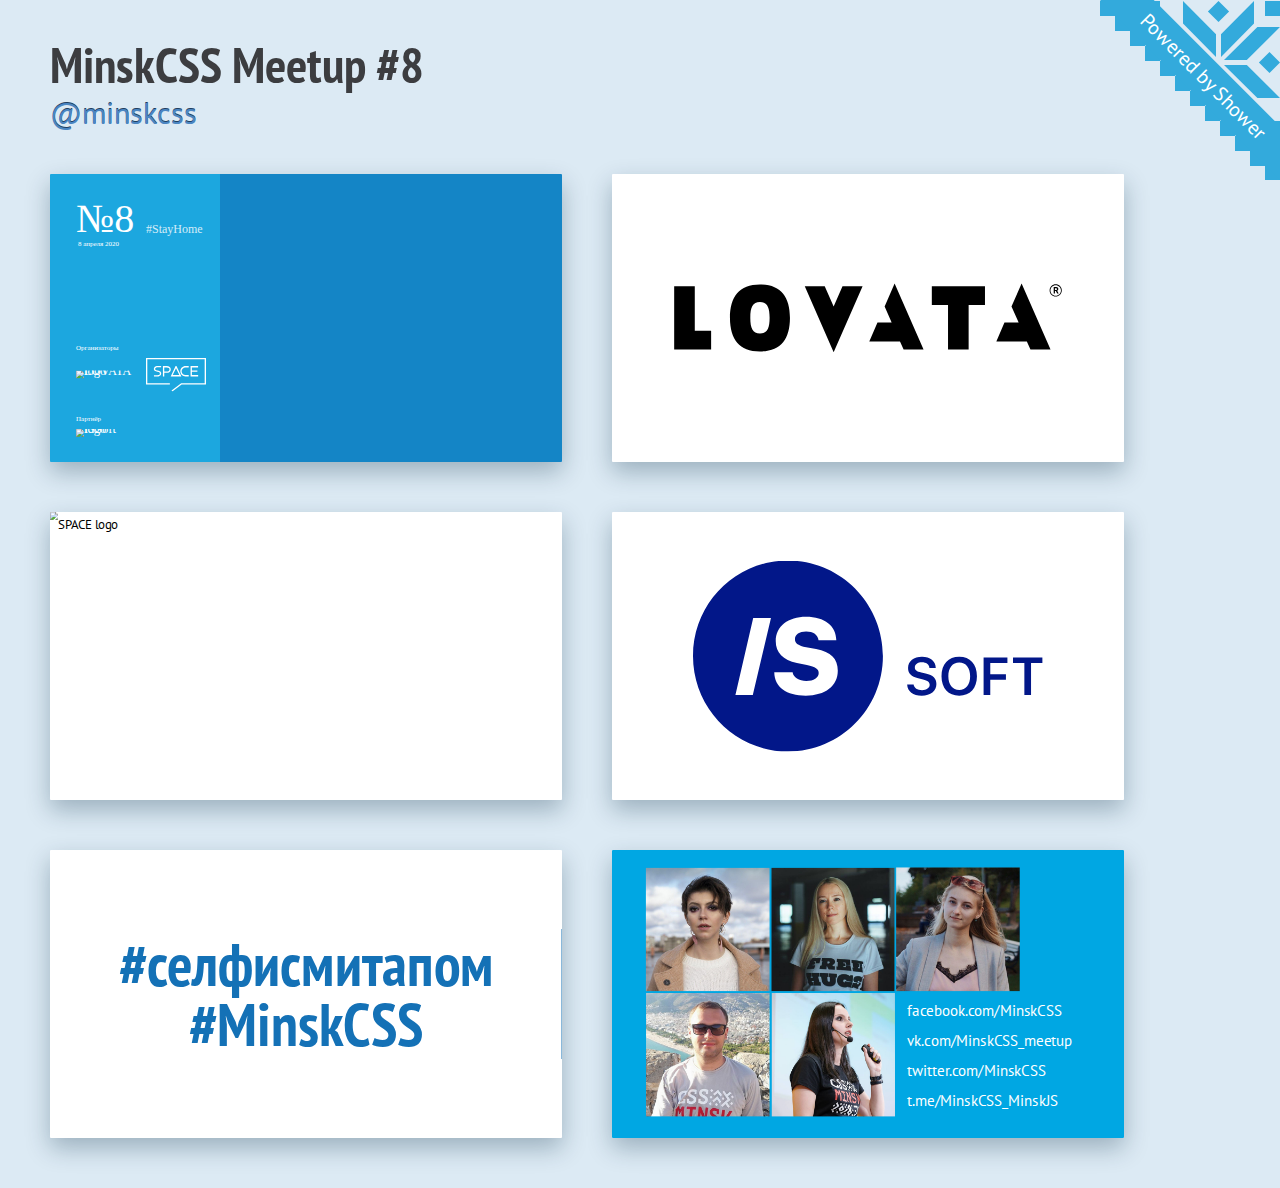
==== closing.html @ 3a967097 "Update slides for MinskCSS #8" ====
<!DOCTYPE html>
<html lang="en">

<head>
	<title>MinskCSS Meetup #8 — Opening</title>
	<meta charset="utf-8">
	<meta http-equiv="x-ua-compatible" content="ie=edge">
	<meta name="viewport" content="width=device-width, initial-scale=1">
	<link rel="stylesheet" href="shower/themes/minsk-css/styles/screen-16x9.css">
	<link rel="stylesheet" href="style.css">
	<link rel="stylesheet" href="assets/animate.css">
	<link rel="stylesheet" href="assets/fonts.css">
	<style>
		.animated {
			animation-play-state: paused;
		}
		.slide.active .animated {
			animation-play-state: running;
		}
		.animation-delay-100 {
			animation-delay: 100ms;
		}
		.animation-delay-500 {
			animation-delay: 500ms;
		}
		.animation-delay-1000 {
			animation-delay: 1000ms;
		}
		.animation-delay-1500 {
			animation-delay: 1500ms;
		}
	</style>
</head>

<body class="shower list">

	<header class="caption">
		<h1>MinskCSS Meetup #8</h1>
		<p>
			<a href="https://twitter.com/MinskCSS">@minskcss</a>
		</p>
	</header>
	
	<section class="slide clear" id="cover" style="background-image: linear-gradient(to right, #1CA7DF 0, #1CA7DF 33.3%, #1485C6 33.3%);">
		<style>
			.sidebar {
				height: 100%;
				width: 53vh;
				padding-left: 52px;
				position: absolute;
				top: 0;
				left: 0;
				display: flex;
				flex-direction: column;
				justify-content: space-between;
				font-family: 'Roboto';
				color: white;
			}
			.sidebar_meetup-number {
				margin-top: 49px;
				display: block;
				font-size: 80px;
				line-height: 80px;
			}
			.sidebar_meetup-date {
				margin-top: 4px;
				margin-left: 4px;
				display: block;
				font-size: 14px;
				line-height: 14px;
			}
			.sidebar_partners {
				margin-bottom: 50px;

			}
			.sidebar_meetup-heading {
				font-size: 14px;
				margin-top: 40px;
				margin-bottom: 7px;
			}
			.slide ul.sidebar_meetup-list {
				margin-bottom: 0;
				display: flex;
			}
			.slide ul > .sidebar_meetup-list-item::before {
				padding-right: 0;
				content: '';
				width: auto;
			}
			.slide ul > .sidebar_meetup-list-item {
				opacity: 1;
				text-indent: 0;
				line-height: 0;
				margin-right: 20px;
				display: flex;
				align-items: center;
			}
			.sidebar_meetup-list-image {
				display: block;
			}
		</style>
		<img src="pictures/cover.png" alt="" class="cover place top">
		<div class="sidebar">
			<div class="sidebar_info" style="position: relative;">
				<span class="sidebar_meetup-number">№8</span>
				<time datetime="2019-12-12" class="sidebar_meetup-date">8 апреля 2020</time>
				<span style="opacity: 0.8; position: absolute; bottom: 13px;
				left: 140px; font-size: 24px;">#StayHome</span>
			</div>
			<div class="sidebar_partners">
				<h3 class="sidebar_meetup-heading">Организаторы</h3>
				<ul class="sidebar_meetup-list">
					<li class="sidebar_meetup-list-item">
						<img class="sidebar_meetup-list-image" src="pictures/lovata-logo-small.svg" width="120px" alt="LOVATA logo">
					</li>
					<li class="sidebar_meetup-list-item">
						<img class="sidebar_meetup-list-image" src="pictures/space.svg" width="120px" alt="SPACE logo">
					</li>
				</ul>
				<h3 class="sidebar_meetup-heading">Партнёр</h3>
				<ul class="sidebar_meetup-list">
					<li class="sidebar_meetup-list-item">
						<img class="sidebar_meetup-list-image" src="pictures/issoft-logo-small.svg" width="120px" alt="ISSoft logo">
					</li>
				</ul>
			</div>
		</div>
	</section>

	<section class="slide clear">
		<img src="pictures/lovata.svg" class="place" alt="LOVATA logo" width="900">
	</section>

	<section class="slide clear">
		<img src="./pictures/space.jpg" class="cover width place top" alt="SPACE logo">
		<img src="pictures/space.svg" width="55%" class="place">
	</section>

	<section class="slide clear">
		<img src="pictures/issoft.svg" class="place" alt="ISSoft" width="700" alt="ISSoft logo">
	</section>

	<section class="slide clear">
		<h2 class="shout shrink" style="background: none; color:#1471b6;">#селфисмитапом #MinskCSS</h2>
	</section>

    <style>
        .slide ul > li::before {
            content: none;
        }
    </style>
    
    <section class="slide clear">
        <ul style="font-size: 1.2em; color: white; padding-top: 215px; padding-left: 550px;">
			<li>facebook.com/MinskCSS</li>
			<li>vk.com/MinskCSS_meetup</li>
			<li>twitter.com/MinskCSS</li>
			<li>t.me/MinskCSS_MinskJS</li>
		</ul>
		<img src="pictures/team.png" class="cover width place top" alt="team">
	</section>

	<footer class="badge">
		<a href="https://github.com/shower/shower">Powered by Shower</a>
	</footer>

	<div class="progress"></div>

	<script src="shower/shower.min.js"></script>

</body>

</html>
---- shower/themes/minsk-css/styles/screen-16x9.css ----
/**
* MinskCSS theme for Shower HTML presentation engine
* shower-minskcss v1.0.0, https://github.com/MeFoDy/shower-minskcss
* @copyright 2010–2018 Nikita Dubko, https://mefody.github.io/
* @license MIT
*/
@charset "UTF-8";@font-face{font-family:PT Sans;src:url(../fonts/pt-sans-regular.woff) format("woff")}@font-face{font-family:PT Sans;font-weight:700;src:url(../fonts/pt-sans-bold.woff) format("woff")}@font-face{font-family:PT Sans;font-style:italic;src:url(../fonts/pt-sans-italic.woff) format("woff")}@font-face{font-family:PT Sans;font-weight:700;font-style:italic;src:url(../fonts/pt-sans-bold-italic.woff) format("woff")}@font-face{font-family:PT Sans Narrow;font-weight:700;src:url(../fonts/pt-sans-narrow-bold.woff) format("woff")}@font-face{font-family:PT Mono;src:url(../fonts/pt-mono-regular.woff) format("woff")}*,::after,::before{-webkit-box-sizing:border-box;box-sizing:border-box}a,abbr,acronym,address,applet,article,aside,audio,b,big,blockquote,body,canvas,caption,center,cite,code,dd,del,details,dfn,div,dl,dt,em,embed,fieldset,figcaption,figure,footer,form,h1,h2,h3,h4,h5,h6,header,hgroup,html,i,iframe,img,ins,kbd,label,legend,li,mark,menu,nav,object,ol,output,p,pre,q,ruby,s,samp,section,small,span,strike,strong,sub,summary,sup,table,tbody,td,tfoot,th,thead,time,tr,tt,u,ul,var,video{margin:0;padding:0;vertical-align:baseline;border:0;font:inherit;font-size:100%}article,aside,details,figcaption,figure,footer,header,hgroup,main,menu,nav,section{display:block}.caption p,body{line-height:1}ol,ul{list-style:none}blockquote,q{quotes:none}blockquote::after,blockquote::before,q::after,q::before{content:none}table{border-spacing:0;border-collapse:collapse}a{text-decoration:none}@page{margin:0;size:1024px 576px}.shower{counter-reset:slide;color:#000;font:25px/2 PT Sans,sans-serif;-webkit-print-color-adjust:exact;-webkit-text-size-adjust:none;-moz-text-size-adjust:none;-ms-text-size-adjust:none}@media print{.shower{text-rendering:geometricPrecision}}.caption{display:none;width:100%;margin-top:-.2em;padding:0 1em .93em;color:#3c3d40;font-size:25px}@media (min-width:1174px){.caption{font-size:50px}}@media (min-width:2348px){.caption{font-size:100px}}.caption h1{padding-bottom:.15em;font:700 1em/1 PT Sans Narrow,sans-serif}.caption p{font-size:.6em}.caption a{color:#4b86c2;text-shadow:0 -1px 0 #1f3f60}.slide{position:relative;z-index:1;overflow:hidden;width:1024px;height:576px;padding:75px 100px 0;background:#fff;font-size:25px}.slide h2{position:relative;margin-bottom:34px;color:#585a5e;font:700 50px/1 PT Sans Narrow,sans-serif}.slide h2:not(.no-bg){display:inline-block;margin-left:-200px;padding:7px 10px 10px 200px;color:#fff;background:#1471b6}.slide h2:not(.no-bg)::after{position:absolute;top:0;right:-66px;display:block;width:67px;height:100%;content:'';-webkit-transform:scaleX(-1);transform:scaleX(-1);background:url(../images/ornament-dark.svg) no-repeat,-webkit-gradient(linear,right top,left bottom,color-stop(0,#1471b6),color-stop(50%,#1471b6),color-stop(50%,transparent));background:url(../images/ornament-dark.svg) no-repeat,linear-gradient(to bottom left,#1471b6 0,#1471b6 50%,transparent 50%);background-size:contain}.slide p{margin-bottom:1em}.slide p.note{color:#979a9e}.slide a{background:-webkit-gradient(linear,left bottom,left top,color-stop(.09em,currentColor),color-stop(.09em,transparent)) repeat-x;background:linear-gradient(to top,currentColor .09em,transparent .09em) repeat-x;color:#4b86c2}.slide b,.slide strong{font-weight:700}.slide blockquote,.slide dfn,.slide em,.slide i{font-style:italic}.slide code,.slide kbd,.slide mark,.slide samp{padding:.1em .3em;border-radius:.2em}.slide code,.slide kbd,.slide samp{background:rgba(88,90,94,.1);font-family:PT Mono,monospace;line-height:1}.slide mark{background:#fafaa2}.slide sub,.slide sup{position:relative;font-size:75%;line-height:0}.slide sub{bottom:-.25em}.slide sup{top:-.5em}.slide blockquote::before{position:absolute;margin:-.15em 0 0 -.43em;content:'\201C';color:rgba(20,113,182,.3);font-size:8em;line-height:1}.slide blockquote+figcaption{margin:-1em 0 1em;font-weight:700;font-style:italic}.slide ol,.slide ul{margin-bottom:1em;counter-reset:list}.slide ol li,.slide ul li{text-indent:-2em;page-break-inside:avoid}.slide ol li::before,.slide ul li::before{display:inline-block;width:2em;text-align:right;color:#33aadc}.slide ol ol,.slide ol ul,.slide ul ol,.slide ul ul{margin-bottom:0;margin-left:2em}.slide ul>li::before{padding-right:.5em;content:'•'}.slide ul>li:lang(ru)::before{content:'—'}.slide ol>li::before{padding-right:.4em;content:counter(list) ".";counter-increment:list}.slide ol>li[value]::before{content:attr(value) "."}.slide ul>li[value]::before{content:attr(value)}.slide table{width:calc(100% + 100px + 100px);margin-bottom:1em;margin-left:-100px}.slide table td:first-child,.slide table th:first-child{padding-left:96px}.slide table td:last-child,.slide table th:last-child{padding-right:96px}.slide table th{text-align:left;font-weight:700}.slide table tr:not(:last-of-type)>*{background:-webkit-gradient(linear,left bottom,left top,color-stop(.055em,rgba(88,90,94,.5)),color-stop(.055em,transparent)) repeat-x;background:linear-gradient(to top,rgba(88,90,94,.5) .055em,transparent .055em) repeat-x}.slide table.striped tr:nth-child(even){background:rgba(88,90,94,.1)}.slide table.striped tr>*{background-image:none}.slide pre{margin-bottom:1em;counter-reset:code;white-space:normal}.slide pre code{display:block;width:calc(100% + 100px + 100px);margin-left:-100px;padding:0 0 0 100px;white-space:pre;-moz-tab-size:4;-o-tab-size:4;tab-size:4;border-radius:0;background:0 0;line-height:2}.slide pre code:not(:only-child).mark{background:rgba(88,90,94,.1)}.slide pre code:not(:only-child)::before{position:absolute;margin-left:-2em;content:counter(code,decimal-leading-zero) ".";counter-increment:code;color:#979a9e}.slide pre mark{position:relative;z-index:-1;margin:0 -.3em}.slide pre mark.important{color:#fff;background:#c00}.slide .cover+figcaption.white,.slide pre mark.important .hljs-string{color:#fff}.slide pre .comment{color:#999}.slide footer{position:absolute;right:0;bottom:-576px;left:0;display:none;padding:41px 100px 8px;-webkit-transition:bottom .3s;transition:bottom .3s;background:#fbfbba;-webkit-box-shadow:0 1px 0 #fafaa2 inset;box-shadow:0 1px 0 #fafaa2 inset;line-height:1.5}.slide footer mark{background:rgba(255,255,255,.8)}.slide:hover>footer{bottom:0}.slide.grid{background-image:url(../images/grid.png);-ms-interpolation-mode:nearest-neighbor;image-rendering:-webkit-optimize-contrast;image-rendering:-moz-crisp-edges;image-rendering:-o-pixelated;image-rendering:pixelated}@media (-webkit-min-device-pixel-ratio:2),(min-resolution:2dppx){.slide.grid{background-image:url(../images/grid@2x.png);background-size:1024px auto}}.slide.black{background-color:#000}.slide.white{background-color:#fff}.slide.clear.active{z-index:2}.slide.clear::after{visibility:hidden}.slide .double,.slide .triple{-webkit-hyphens:auto;-ms-hyphens:auto;hyphens:auto;-webkit-column-gap:75px;column-gap:75px}.slide .double{-webkit-column-count:2;column-count:2}.slide .triple{-webkit-column-count:3;column-count:3}.slide .shout{position:absolute;top:50%;left:0;width:100%;padding:0 20px;-webkit-transform:translateY(-50%);transform:translateY(-50%);text-align:center;font-size:90px;line-height:1}.slide .shout:not(.no-bg){margin-left:0;padding:10px 20px}.slide .shout a{background:-webkit-gradient(linear,left bottom,left top,color-stop(.11em,currentColor),color-stop(.11em,transparent)) repeat-x;background:linear-gradient(to top,currentColor .11em,transparent .11em) repeat-x}.slide .link::before{position:relative;top:.3em;display:inline-block;width:1.6em;height:1.3em;padding-right:.3em;content:'';text-decoration:none;background-color:#fff;background-repeat:no-repeat;background-size:contain}.slide .link-github::before{background-image:url(../images/github-logo.svg)}.slide .link-codepen::before{background-image:url(../images/codepen-logo.svg)}.slide .strike{position:relative;text-decoration:none}.slide .strike::after{position:absolute;top:50%;left:-10px;display:block;width:calc(100% + 20px);height:7px;content:'';-webkit-transform:rotate(-5deg);transform:rotate(-5deg);background-color:red}.slide .label{display:inline-block;padding:0 .5em;color:#fff;background:#1471b6}.slide .cover{position:absolute;z-index:-1;top:50%;left:50%;max-width:100%;max-height:100%;-webkit-transform:translate(-50%,-50%);transform:translate(-50%,-50%)}.slide .cover.w,.slide .cover.width{width:100%;max-height:none}.slide .cover.h,.slide .cover.height{max-width:none;height:100%}.slide .cover+figcaption{position:absolute;right:10px;bottom:20px;-webkit-transform:translateX(100%) rotate(-90deg);transform:translateX(100%) rotate(-90deg);-webkit-transform-origin:0 100%;transform-origin:0 100%;opacity:.7;font-size:12px}.slide .cover+figcaption a{color:currentcolor}.slide .step-corner{position:absolute;top:0;left:var(--corner-position, 0);display:block;width:100%;height:100%}.slide .step-corner::before{position:absolute;display:block;width:var(--corner-width, 0);height:100%;content:'';background:-webkit-gradient(linear,left top,left bottom,from(#fff),to(#fff)) 0 0%/0% 3% no-repeat,-webkit-gradient(linear,left top,left bottom,from(#fff),to(#fff)) 0 2%/2% 3% no-repeat,-webkit-gradient(linear,left top,left bottom,from(#fff),to(#fff)) 0 4%/4% 3% no-repeat,-webkit-gradient(linear,left top,left bottom,from(#fff),to(#fff)) 0 6%/6% 3% no-repeat,-webkit-gradient(linear,left top,left bottom,from(#fff),to(#fff)) 0 8%/8% 3% no-repeat,-webkit-gradient(linear,left top,left bottom,from(#fff),to(#fff)) 0 10%/10% 3% no-repeat,-webkit-gradient(linear,left top,left bottom,from(#fff),to(#fff)) 0 12%/12% 3% no-repeat,-webkit-gradient(linear,left top,left bottom,from(#fff),to(#fff)) 0 14%/14% 3% no-repeat,-webkit-gradient(linear,left top,left bottom,from(#fff),to(#fff)) 0 16%/16% 3% no-repeat,-webkit-gradient(linear,left top,left bottom,from(#fff),to(#fff)) 0 18%/18% 3% no-repeat,-webkit-gradient(linear,left top,left bottom,from(#fff),to(#fff)) 0 20%/20% 3% no-repeat,-webkit-gradient(linear,left top,left bottom,from(#fff),to(#fff)) 0 22%/22% 3% no-repeat,-webkit-gradient(linear,left top,left bottom,from(#fff),to(#fff)) 0 24%/24% 3% no-repeat,-webkit-gradient(linear,left top,left bottom,from(#fff),to(#fff)) 0 26%/26% 3% no-repeat,-webkit-gradient(linear,left top,left bottom,from(#fff),to(#fff)) 0 28%/28% 3% no-repeat,-webkit-gradient(linear,left top,left bottom,from(#fff),to(#fff)) 0 30%/30% 3% no-repeat,-webkit-gradient(linear,left top,left bottom,from(#fff),to(#fff)) 0 32%/32% 3% no-repeat,-webkit-gradient(linear,left top,left bottom,from(#fff),to(#fff)) 0 34%/34% 3% no-repeat,-webkit-gradient(linear,left top,left bottom,from(#fff),to(#fff)) 0 36%/36% 3% no-repeat,-webkit-gradient(linear,left top,left bottom,from(#fff),to(#fff)) 0 38%/38% 3% no-repeat,-webkit-gradient(linear,left top,left bottom,from(#fff),to(#fff)) 0 40%/40% 3% no-repeat,-webkit-gradient(linear,left top,left bottom,from(#fff),to(#fff)) 0 42%/42% 3% no-repeat,-webkit-gradient(linear,left top,left bottom,from(#fff),to(#fff)) 0 44%/44% 3% no-repeat,-webkit-gradient(linear,left top,left bottom,from(#fff),to(#fff)) 0 46%/46% 3% no-repeat,-webkit-gradient(linear,left top,left bottom,from(#fff),to(#fff)) 0 48%/48% 3% no-repeat,-webkit-gradient(linear,left top,left bottom,from(#fff),to(#fff)) 0 50%/50% 3% no-repeat,-webkit-gradient(linear,left top,left bottom,from(#fff),to(#fff)) 0 52%/52% 3% no-repeat,-webkit-gradient(linear,left top,left bottom,from(#fff),to(#fff)) 0 54%/54% 3% no-repeat,-webkit-gradient(linear,left top,left bottom,from(#fff),to(#fff)) 0 56%/56% 3% no-repeat,-webkit-gradient(linear,left top,left bottom,from(#fff),to(#fff)) 0 58%/58% 3% no-repeat,-webkit-gradient(linear,left top,left bottom,from(#fff),to(#fff)) 0 60%/60% 3% no-repeat,-webkit-gradient(linear,left top,left bottom,from(#fff),to(#fff)) 0 62%/62% 3% no-repeat,-webkit-gradient(linear,left top,left bottom,from(#fff),to(#fff)) 0 64%/64% 3% no-repeat,-webkit-gradient(linear,left top,left bottom,from(#fff),to(#fff)) 0 66%/66% 3% no-repeat,-webkit-gradient(linear,left top,left bottom,from(#fff),to(#fff)) 0 68%/68% 3% no-repeat,-webkit-gradient(linear,left top,left bottom,from(#fff),to(#fff)) 0 70%/70% 3% no-repeat,-webkit-gradient(linear,left top,left bottom,from(#fff),to(#fff)) 0 72%/72% 3% no-repeat,-webkit-gradient(linear,left top,left bottom,from(#fff),to(#fff)) 0 74%/74% 3% no-repeat,-webkit-gradient(linear,left top,left bottom,from(#fff),to(#fff)) 0 76%/76% 3% no-repeat,-webkit-gradient(linear,left top,left bottom,from(#fff),to(#fff)) 0 78%/78% 3% no-repeat,-webkit-gradient(linear,left top,left bottom,from(#fff),to(#fff)) 0 80%/80% 3% no-repeat,-webkit-gradient(linear,left top,left bottom,from(#fff),to(#fff)) 0 82%/82% 3% no-repeat,-webkit-gradient(linear,left top,left bottom,from(#fff),to(#fff)) 0 84%/84% 3% no-repeat,-webkit-gradient(linear,left top,left bottom,from(#fff),to(#fff)) 0 86%/86% 3% no-repeat,-webkit-gradient(linear,left top,left bottom,from(#fff),to(#fff)) 0 88%/88% 3% no-repeat,-webkit-gradient(linear,left top,left bottom,from(#fff),to(#fff)) 0 90%/90% 3% no-repeat,-webkit-gradient(linear,left top,left bottom,from(#fff),to(#fff)) 0 92%/92% 3% no-repeat,-webkit-gradient(linear,left top,left bottom,from(#fff),to(#fff)) 0 94%/94% 3% no-repeat,-webkit-gradient(linear,left top,left bottom,from(#fff),to(#fff)) 0 96%/96% 3% no-repeat,-webkit-gradient(linear,left top,left bottom,from(#fff),to(#fff)) 0 98%/98% 3% no-repeat,-webkit-gradient(linear,left top,left bottom,from(#fff),to(#fff)) 0 100%/100% 3% no-repeat,0 0;background:linear-gradient(#fff,#fff) 0 0%/0% 3% no-repeat,linear-gradient(#fff,#fff) 0 2%/2% 3% no-repeat,linear-gradient(#fff,#fff) 0 4%/4% 3% no-repeat,linear-gradient(#fff,#fff) 0 6%/6% 3% no-repeat,linear-gradient(#fff,#fff) 0 8%/8% 3% no-repeat,linear-gradient(#fff,#fff) 0 10%/10% 3% no-repeat,linear-gradient(#fff,#fff) 0 12%/12% 3% no-repeat,linear-gradient(#fff,#fff) 0 14%/14% 3% no-repeat,linear-gradient(#fff,#fff) 0 16%/16% 3% no-repeat,linear-gradient(#fff,#fff) 0 18%/18% 3% no-repeat,linear-gradient(#fff,#fff) 0 20%/20% 3% no-repeat,linear-gradient(#fff,#fff) 0 22%/22% 3% no-repeat,linear-gradient(#fff,#fff) 0 24%/24% 3% no-repeat,linear-gradient(#fff,#fff) 0 26%/26% 3% no-repeat,linear-gradient(#fff,#fff) 0 28%/28% 3% no-repeat,linear-gradient(#fff,#fff) 0 30%/30% 3% no-repeat,linear-gradient(#fff,#fff) 0 32%/32% 3% no-repeat,linear-gradient(#fff,#fff) 0 34%/34% 3% no-repeat,linear-gradient(#fff,#fff) 0 36%/36% 3% no-repeat,linear-gradient(#fff,#fff) 0 38%/38% 3% no-repeat,linear-gradient(#fff,#fff) 0 40%/40% 3% no-repeat,linear-gradient(#fff,#fff) 0 42%/42% 3% no-repeat,linear-gradient(#fff,#fff) 0 44%/44% 3% no-repeat,linear-gradient(#fff,#fff) 0 46%/46% 3% no-repeat,linear-gradient(#fff,#fff) 0 48%/48% 3% no-repeat,linear-gradient(#fff,#fff) 0 50%/50% 3% no-repeat,linear-gradient(#fff,#fff) 0 52%/52% 3% no-repeat,linear-gradient(#fff,#fff) 0 54%/54% 3% no-repeat,linear-gradient(#fff,#fff) 0 56%/56% 3% no-repeat,linear-gradient(#fff,#fff) 0 58%/58% 3% no-repeat,linear-gradient(#fff,#fff) 0 60%/60% 3% no-repeat,linear-gradient(#fff,#fff) 0 62%/62% 3% no-repeat,linear-gradient(#fff,#fff) 0 64%/64% 3% no-repeat,linear-gradient(#fff,#fff) 0 66%/66% 3% no-repeat,linear-gradient(#fff,#fff) 0 68%/68% 3% no-repeat,linear-gradient(#fff,#fff) 0 70%/70% 3% no-repeat,linear-gradient(#fff,#fff) 0 72%/72% 3% no-repeat,linear-gradient(#fff,#fff) 0 74%/74% 3% no-repeat,linear-gradient(#fff,#fff) 0 76%/76% 3% no-repeat,linear-gradient(#fff,#fff) 0 78%/78% 3% no-repeat,linear-gradient(#fff,#fff) 0 80%/80% 3% no-repeat,linear-gradient(#fff,#fff) 0 82%/82% 3% no-repeat,linear-gradient(#fff,#fff) 0 84%/84% 3% no-repeat,linear-gradient(#fff,#fff) 0 86%/86% 3% no-repeat,linear-gradient(#fff,#fff) 0 88%/88% 3% no-repeat,linear-gradient(#fff,#fff) 0 90%/90% 3% no-repeat,linear-gradient(#fff,#fff) 0 92%/92% 3% no-repeat,linear-gradient(#fff,#fff) 0 94%/94% 3% no-repeat,linear-gradient(#fff,#fff) 0 96%/96% 3% no-repeat,linear-gradient(#fff,#fff) 0 98%/98% 3% no-repeat,linear-gradient(#fff,#fff) 0 100%/100% 3% no-repeat,0 0}.slide .step-corner::after{position:absolute;display:block;width:calc(100% - var(--corner-width, 0) + 1px);height:100%;content:'';background:#fff}.slide .step-corner-top-right::before{top:0;right:0;-webkit-transform:scaleX(1);transform:scaleX(1)}.slide .step-corner-top-right::after{top:0;left:0}.slide .step-corner-top-left::before{top:0;left:0;-webkit-transform:scaleX(-1);transform:scaleX(-1)}.slide .step-corner-top-left::after{top:0;right:0}.slide .step-corner-bottom-left::before{bottom:0;left:0;-webkit-transform:scale(-1);transform:scale(-1)}.slide .step-corner-bottom-left::after{right:0;bottom:0}.slide .step-corner-bottom-right::before{right:0;bottom:0;-webkit-transform:scaleY(-1);transform:scaleY(-1)}.slide .step-corner-bottom-right::after{bottom:0;left:0}.slide .place{position:absolute;top:50%;left:50%;-webkit-transform:translate(-50%,-50%);transform:translate(-50%,-50%)}.slide .place.b.l,.slide .place.b.r,.slide .place.bottom.left,.slide .place.bottom.right,.slide .place.t.l,.slide .place.t.r,.slide .place.top.left,.slide .place.top.right{-webkit-transform:none;transform:none}.slide .place.b,.slide .place.bottom,.slide .place.t,.slide .place.top{-webkit-transform:translate(-50%,0);transform:translate(-50%,0)}.slide .place.l,.slide .place.left,.slide .place.r,.slide .place.right{-webkit-transform:translate(0,-50%);transform:translate(0,-50%)}.slide .place.t,.slide .place.t.r,.slide .place.top,.slide .place.top.left,.slide .place.top.right{top:0}.slide .place.r,.slide .place.right{right:0;left:auto}.slide .place.b,.slide .place.b.l,.slide .place.b.r,.slide .place.bottom,.slide .place.bottom.left,.slide .place.bottom.right{top:auto;bottom:0}.slide .place.l,.slide .place.left{left:0}.slide .terminal{position:relative;width:800px;padding:10px;color:#b4c4c6;border-radius:0 0 7px 7px;background-color:#0f3642;-webkit-box-shadow:0 0 0 1px rgba(0,0,0,.05),0 0 30px 1px rgba(0,0,0,.5);box-shadow:0 0 0 1px rgba(0,0,0,.05),0 0 30px 1px rgba(0,0,0,.5);font-family:'PT Mono',monospace;font-size:.8em;line-height:1.2em}.slide .terminal::before{position:absolute;top:-25px;left:0;display:block;overflow:hidden;width:100%;height:25px;padding:0 80px;content:attr(data-content);text-align:center;white-space:nowrap;text-overflow:ellipsis;color:#4c3436;border-radius:7px 7px 0 0;background:-webkit-gradient(linear,left bottom,left top,from(#d8d8d8),to(#ececec));background:linear-gradient(0deg,#d8d8d8,#ececec);font-family:'PT Sans',sans-serif;font-size:1em;line-height:25px}.slide .terminal::after{position:absolute;top:-18px;left:10px;width:12px;height:12px;content:'';border-radius:100%;background:#f95c5b;-webkit-box-shadow:0 0 0 1px #da3d42,22px 0 0 0 #fabe3b,22px 0 0 1px #ecb03e,44px 0 0 0 #38cd46,44px 0 0 1px #2eae32;box-shadow:0 0 0 1px #da3d42,22px 0 0 0 #fabe3b,22px 0 0 1px #ecb03e,44px 0 0 0 #38cd46,44px 0 0 1px #2eae32}.slide .terminal p{margin:0}.slide .terminal p::before{content:'~$ ';color:#5ed7ff}.slide::after{top:0;right:50px;width:50px;height:70px;padding-top:15px;content:counter(slide);counter-increment:slide;text-align:center;color:#fff;background:#1471b6}.progress{z-index:1;bottom:0;left:-20px;display:none;clip:rect(10px,1044px,20px,20px);-webkit-box-sizing:content-box;box-sizing:content-box;width:0;height:0;-webkit-transition:width .2s linear;transition:width .2s linear;border:10px solid #1471b6;border-right-color:transparent}.progress[style*='100%']{padding-left:10px}.badge,.badge a,.progress,.slide::after{position:absolute}.badge{z-index:1;top:0;display:none;overflow:hidden;width:9em;height:9em;background:url(../images/ornament.svg);font-size:10px;right:0}@media (min-width:1174px){.badge{font-size:20px}}@media (min-width:2348px){.badge{font-size:40px}}.badge a{right:-50%;bottom:50%;left:-50%;visibility:visible;-webkit-transform:rotate(45deg);transform:rotate(45deg);-webkit-transform-origin:50% 100%;transform-origin:50% 100%;text-align:center;color:#fff;background:#33aadc;line-height:1.9}.region{display:none}@media screen{.shower.list{position:absolute;display:-webkit-box;display:-webkit-flex;display:-ms-flexbox;display:flex;clip:rect(0,auto,auto,0);width:100%;background:rgba(20,113,182,.15);-webkit-flex-wrap:wrap;-ms-flex-wrap:wrap;flex-wrap:wrap;padding-top:25px}.shower.list .caption,.shower.list .slide footer{display:block}.shower.list .slide{-webkit-transform-origin:0 0;transform-origin:0 0;border-radius:2px;-webkit-box-shadow:0 20px 50px rgba(7,42,67,.3);box-shadow:0 20px 50px rgba(7,42,67,.3);margin:0 -768px -407px 25px;-webkit-transform:scale(.25);transform:scale(.25)}}@media screen and (min-width:1174px){.shower.list .slide{margin:0 -512px -238px 50px;-webkit-transform:scale(.5);transform:scale(.5)}}@media screen and (min-width:2348px){.shower.list .slide{margin:0 0 100px 100px;-webkit-transform:scale(1);transform:scale(1)}}@media screen{.shower.list .slide:hover{-webkit-box-shadow:0 0 0 20px rgba(15,84,136,.1),0 20px 50px rgba(15,84,136,.3);box-shadow:0 0 0 20px rgba(15,84,136,.1),0 20px 50px rgba(15,84,136,.3)}.shower.list .slide.active{-webkit-box-shadow:0 0 0 1px #376da3,0 0 0 20px #4b86c2,0 20px 50px rgba(0,0,0,.3);box-shadow:0 0 0 1px #376da3,0 0 0 20px #4b86c2,0 20px 50px rgba(0,0,0,.3)}.shower.list .slide *{pointer-events:none}.shower.list .badge{display:block}}@media screen and (min-width:1174px){.shower.list{padding-top:50px}}@media screen and (min-width:2348px){.shower.list{padding-top:100px}}@media screen{.shower.full{position:absolute;top:50%;left:50%;overflow:hidden;width:1024px;height:576px;margin:-288px 0 0 -512px;background:#000}.shower.full .slide{position:absolute;top:0;left:0;visibility:hidden;margin-left:-150%}.shower.full .slide pre code:not(:only-child).mark.next{visibility:visible;background:0 0}.shower.full .slide pre code:not(:only-child).mark.next.active{background:rgba(88,90,94,.1)}.shower.full .slide .next{visibility:hidden}.shower.full .slide .next.active{visibility:visible}.shower.full .slide .shout.grow,.shower.full .slide .shout.shrink{-webkit-transition:.4s ease-out;transition:.4s ease-out;-webkit-transition-property:opacity,-webkit-transform;transition-property:opacity,transform;transition-property:opacity,transform,-webkit-transform;opacity:0}.shower.full .slide .shout.grow{-webkit-transform:scale(.1) translateY(-50%);transform:scale(.1) translateY(-50%)}.shower.full .slide .shout.shrink{-webkit-transform:scale(10) translateY(-50%);transform:scale(10) translateY(-50%)}.shower.full .slide.active .shout.grow,.shower.full .slide.active .shout.shrink{-webkit-transform:scale(1) translateY(-50%);transform:scale(1) translateY(-50%);opacity:1}.shower.full .slide.active{visibility:visible;margin:0}.shower.full .progress{display:block;-webkit-transform:translateZ(0);transform:translateZ(0)}.shower.full .region{position:absolute;overflow:hidden;clip:rect(0 0 0 0);width:1px;height:1px;margin:-1px;padding:0;border:none;display:block}}
---- style.css ----
.slide .shout {
    font-size: 120px;
}

.col-l,
.col-r {
    width: 49%;
    display: inline-block;
    vertical-align: top;
}
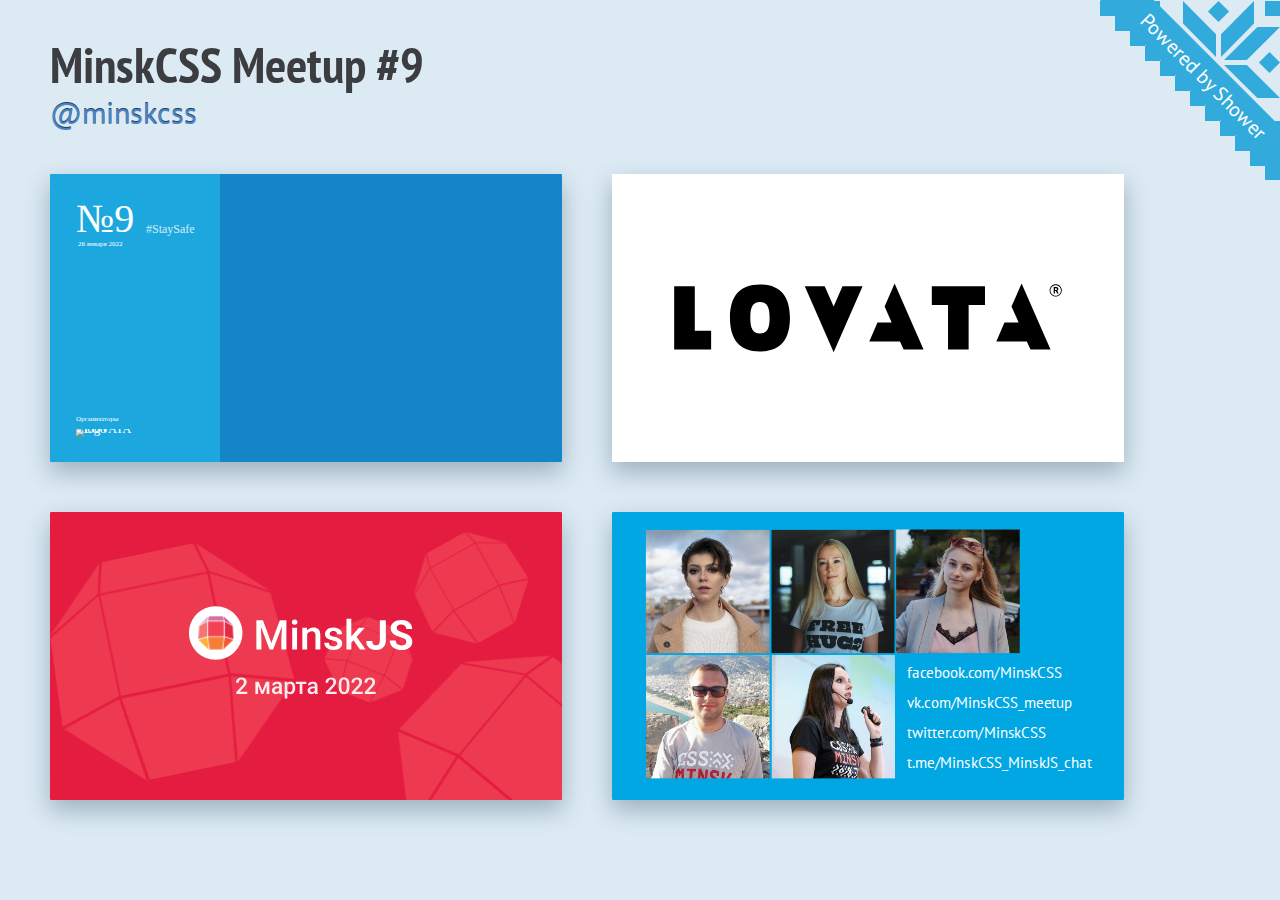
==== commit ac385501: "Update slides for MinskCSS #9" ====
--- a/closing.html
+++ b/closing.html
@@ -2,7 +2,7 @@
 <html lang="en">
 
 <head>
-	<title>MinskCSS Meetup #8 — Opening</title>
+	<title>MinskCSS Meetup #9 — Closing</title>
 	<meta charset="utf-8">
 	<meta http-equiv="x-ua-compatible" content="ie=edge">
 	<meta name="viewport" content="width=device-width, initial-scale=1">
@@ -35,12 +35,12 @@
 <body class="shower list">
 
 	<header class="caption">
-		<h1>MinskCSS Meetup #8</h1>
+		<h1>MinskCSS Meetup #9</h1>
 		<p>
 			<a href="https://twitter.com/MinskCSS">@minskcss</a>
 		</p>
 	</header>
-	
+
 	<section class="slide clear" id="cover" style="background-image: linear-gradient(to right, #1CA7DF 0, #1CA7DF 33.3%, #1485C6 33.3%);">
 		<style>
 			.sidebar {
@@ -102,25 +102,16 @@
 		<img src="pictures/cover.png" alt="" class="cover place top">
 		<div class="sidebar">
 			<div class="sidebar_info" style="position: relative;">
-				<span class="sidebar_meetup-number">№8</span>
-				<time datetime="2019-12-12" class="sidebar_meetup-date">8 апреля 2020</time>
+				<span class="sidebar_meetup-number">№9</span>
+				<time datetime="2022-01-26" class="sidebar_meetup-date">26 января 2022</time>
 				<span style="opacity: 0.8; position: absolute; bottom: 13px;
-				left: 140px; font-size: 24px;">#StayHome</span>
+				left: 140px; font-size: 24px;">#StaySafe</span>
 			</div>
 			<div class="sidebar_partners">
 				<h3 class="sidebar_meetup-heading">Организаторы</h3>
 				<ul class="sidebar_meetup-list">
 					<li class="sidebar_meetup-list-item">
 						<img class="sidebar_meetup-list-image" src="pictures/lovata-logo-small.svg" width="120px" alt="LOVATA logo">
-					</li>
-					<li class="sidebar_meetup-list-item">
-						<img class="sidebar_meetup-list-image" src="pictures/space.svg" width="120px" alt="SPACE logo">
-					</li>
-				</ul>
-				<h3 class="sidebar_meetup-heading">Партнёр</h3>
-				<ul class="sidebar_meetup-list">
-					<li class="sidebar_meetup-list-item">
-						<img class="sidebar_meetup-list-image" src="pictures/issoft-logo-small.svg" width="120px" alt="ISSoft logo">
 					</li>
 				</ul>
 			</div>
@@ -131,7 +122,7 @@
 		<img src="pictures/lovata.svg" class="place" alt="LOVATA logo" width="900">
 	</section>
 
-	<section class="slide clear">
+	<!--<section class="slide clear">
 		<img src="./pictures/space.jpg" class="cover width place top" alt="SPACE logo">
 		<img src="pictures/space.svg" width="55%" class="place">
 	</section>
@@ -142,6 +133,10 @@
 
 	<section class="slide clear">
 		<h2 class="shout shrink" style="background: none; color:#1471b6;">#селфисмитапом #MinskCSS</h2>
+	</section>-->
+
+	<section class="slide clear">
+		<img src="pictures/minskjs.svg" class="cover height place top" alt="minskJS">
 	</section>
 
     <style>
@@ -155,7 +150,7 @@
 			<li>facebook.com/MinskCSS</li>
 			<li>vk.com/MinskCSS_meetup</li>
 			<li>twitter.com/MinskCSS</li>
-			<li>t.me/MinskCSS_MinskJS</li>
+			<li>t.me/MinskCSS_MinskJS_chat</li>
 		</ul>
 		<img src="pictures/team.png" class="cover width place top" alt="team">
 	</section>
